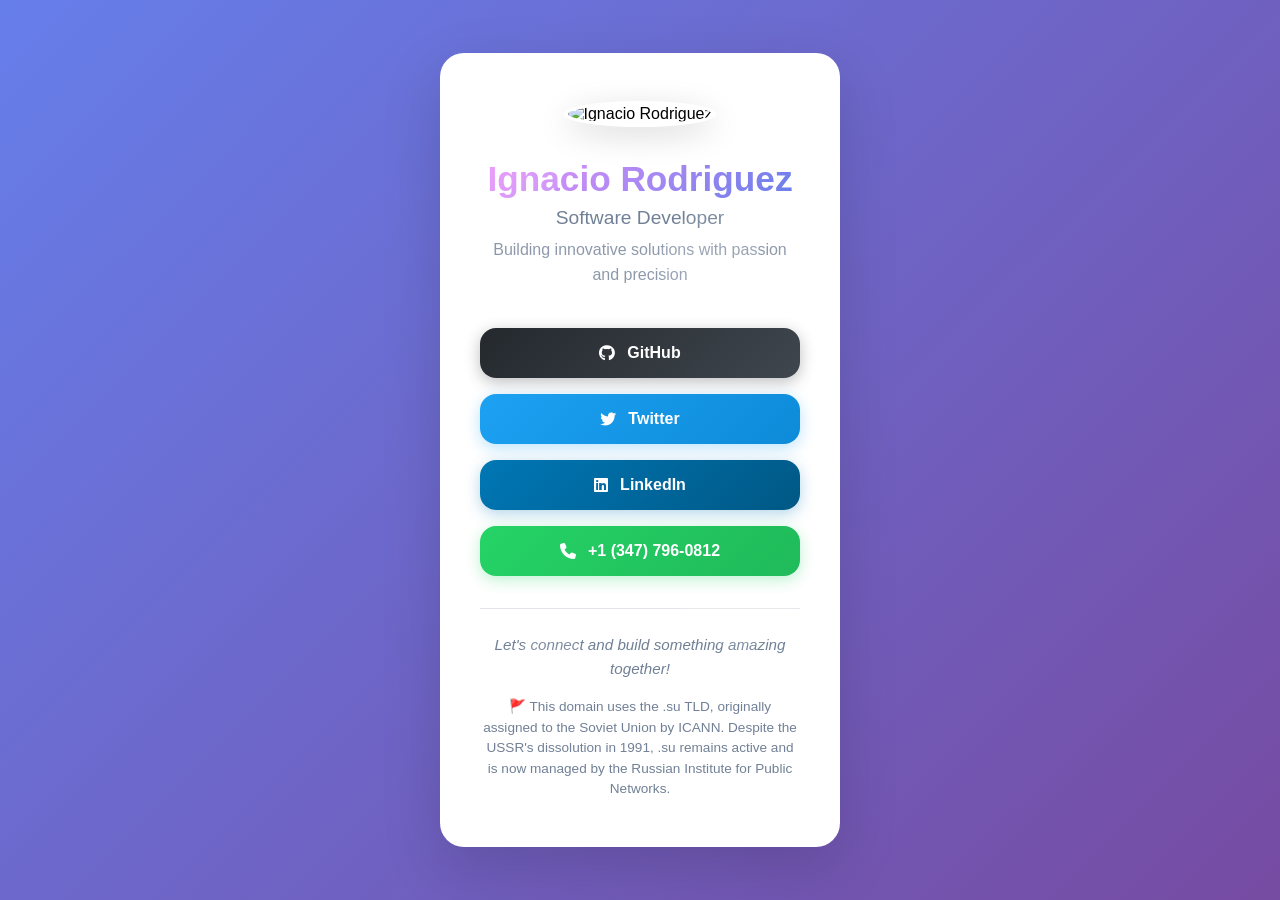
==== index.html @ 9339300c "Add disclaimer about .su TLD usage in contact info section" ====
<!DOCTYPE html>
<html lang="en">
<head>
    <meta charset="UTF-8">
    <meta name="viewport" content="width=device-width, initial-scale=1.0">
    <title>Ignacio Rodriguez - Developer</title>
    <meta name="description" content="Ignacio Rodriguez - Software Developer and Tech Enthusiast">
    <link rel="icon" type="image/x-icon" href="https://gravatar.com/avatar/861237251912d3a0a45f6b0b4506363a">
    <link href="https://cdnjs.cloudflare.com/ajax/libs/font-awesome/6.4.0/css/all.min.css" rel="stylesheet">
    <style>
        :root {
            --primary-color: #667eea;
            --secondary-color: #764ba2;
            --accent-color: #f093fb;
            --text-primary: #2d3748;
            --text-secondary: #718096;
            --white: #ffffff;
        }

        * {
            margin: 0;
            padding: 0;
            box-sizing: border-box;
        }

        body {
            font-family: 'Segoe UI', Tahoma, Geneva, Verdana, sans-serif;
            background: linear-gradient(135deg, var(--primary-color) 0%, var(--secondary-color) 100%);
            min-height: 100vh;
            display: flex;
            align-items: center;
            justify-content: center;
            padding: 20px;
            position: relative;
            overflow: hidden;
        }

        .container {
            position: relative;
            z-index: 10;
        }

        .card {
            background: var(--white);
            border-radius: 24px;
            padding: 3rem 2.5rem;
            text-align: center;
            box-shadow: 0 20px 60px rgba(0, 0, 0, 0.15);
            max-width: 400px;
            animation: fadeInUp 0.8s ease;
        }

        @keyframes fadeInUp {
            from {
                opacity: 0;
                transform: translateY(30px);
            }
            to {
                opacity: 1;
                transform: translateY(0);
            }
        }

        .avatar-container {
            position: relative;
            margin-bottom: 2rem;
            display: inline-block;
        }

        .avatar {
            width: 120px;
            height: 120px;
            border-radius: 50%;
            border: 4px solid var(--white);
            box-shadow: 0 8px 32px rgba(0, 0, 0, 0.15);
        }

        .avatar-ring {
            position: absolute;
            top: -8px;
            left: -8px;
            right: -8px;
            bottom: -8px;
            border-radius: 50%;
            background: linear-gradient(135deg, var(--accent-color) 0%, var(--primary-color) 100%);
            animation: ringPulse 3s ease-in-out infinite;
            z-index: -1;
        }

        @keyframes ringPulse {
            0%, 100% { transform: scale(1); opacity: 0.7; }
            50% { transform: scale(1.1); opacity: 0.3; }
        }

        .name {
            font-size: 2.2rem;
            font-weight: 700;
            color: var(--text-primary);
            margin-bottom: 0.5rem;
            background: linear-gradient(135deg, var(--accent-color) 0%, var(--primary-color) 100%);
            -webkit-background-clip: text;
            -webkit-text-fill-color: transparent;
            background-clip: text;
        }

        .title {
            font-size: 1.2rem;
            color: var(--text-secondary);
            margin-bottom: 0.5rem;
            font-weight: 500;
        }

        .subtitle {
            font-size: 1rem;
            color: var(--text-secondary);
            margin-bottom: 2.5rem;
            line-height: 1.6;
            opacity: 0.8;
        }

        .social-links {
            display: flex;
            flex-direction: column;
            gap: 1rem;
            margin-bottom: 2rem;
            position: relative;
            z-index: 10;
        }

        .social-link {
            display: flex;
            align-items: center;
            justify-content: center;
            gap: 0.75rem;
            padding: 1rem 1.5rem;
            border-radius: 16px;
            text-decoration: none;
            font-weight: 600;
            font-size: 1rem;
            transition: all 0.3s ease;
            cursor: pointer;
            position: relative;
            z-index: 20;
            pointer-events: auto;
        }

        .social-link:hover {
            transform: translateY(-3px);
        }

        .github {
            background: linear-gradient(135deg, #24292e 0%, #40464e 100%);
            color: var(--white);
            box-shadow: 0 4px 15px rgba(36, 41, 46, 0.3);
        }

        .github:hover {
            box-shadow: 0 8px 25px rgba(36, 41, 46, 0.4);
        }

        .twitter {
            background: linear-gradient(135deg, #1da1f2 0%, #0d8bd9 100%);
            color: var(--white);
            box-shadow: 0 4px 15px rgba(29, 161, 242, 0.3);
        }

        .twitter:hover {
            box-shadow: 0 8px 25px rgba(29, 161, 242, 0.4);
        }

        .linkedin {
            background: linear-gradient(135deg, #0077b5 0%, #005885 100%);
            color: var(--white);
            box-shadow: 0 4px 15px rgba(0, 119, 181, 0.3);
        }

        .linkedin:hover {
            box-shadow: 0 8px 25px rgba(0, 119, 181, 0.4);
        }

        .phone {
            background: linear-gradient(135deg, #25d366 0%, #20ba5a 100%);
            color: var(--white);
            box-shadow: 0 4px 15px rgba(37, 211, 102, 0.3);
        }

        .phone:hover {
            box-shadow: 0 8px 25px rgba(37, 211, 102, 0.4);
        }

        .tagline {
            color: var(--text-secondary);
            font-style: italic;
            font-size: 0.95rem;
            line-height: 1.6;
            border-top: 1px solid rgba(113, 128, 150, 0.2);
            padding-top: 1.5rem;
        }

        .background-animation {
            position: absolute;
            top: 0;
            left: 0;
            width: 100%;
            height: 100%;
            overflow: hidden;
            z-index: 1;
            pointer-events: none;
        }

        .floating-circle {
            position: absolute;
            border-radius: 50%;
            background: rgba(255, 255, 255, 0.1);
            animation: float 15s ease-in-out infinite;
            pointer-events: none;
        }

        .circle-1 {
            width: 80px;
            height: 80px;
            top: 10%;
            left: 10%;
            animation-delay: 0s;
        }

        .circle-2 {
            width: 120px;
            height: 120px;
            top: 60%;
            right: 10%;
            animation-delay: -3s;
        }

        .circle-3 {
            width: 60px;
            height: 60px;
            bottom: 20%;
            left: 20%;
            animation-delay: -6s;
        }

        .circle-4 {
            width: 100px;
            height: 100px;
            top: 20%;
            right: 20%;
            animation-delay: -9s;
        }

        @keyframes float {
            0%, 100% {
                transform: translateY(0px) rotate(0deg);
                opacity: 0.5;
            }
            25% {
                transform: translateY(-30px) rotate(90deg);
                opacity: 0.8;
            }
            50% {
                transform: translateY(-60px) rotate(180deg);
                opacity: 0.3;
            }
            75% {
                transform: translateY(-30px) rotate(270deg);
                opacity: 0.6;
            }
        }

        @media (max-width: 480px) {
            .card {
                padding: 2rem 1.5rem;
                margin: 1rem;
            }
            
            .name {
                font-size: 1.8rem;
            }
            
            .title {
                font-size: 1.1rem;
            }
            
            .subtitle {
                font-size: 0.9rem;
            }
            
            .social-link {
                padding: 0.8rem 1.2rem;
                font-size: 0.9rem;
            }
            
            .avatar {
                width: 100px;
                height: 100px;
            }
        }
    </style>
</head>
<body>
    <div class="container">
        <div class="card">
            <div class="avatar-container">
                <img src="https://gravatar.com/avatar/861237251912d3a0a45f6b0b4506363a?s=200" alt="Ignacio Rodriguez" class="avatar">
                <div class="avatar-ring"></div>
            </div>
            
            <h1 class="name">Ignacio Rodriguez</h1>
            <p class="title">Software Developer</p>
            <p class="subtitle">Building innovative solutions with passion and precision</p>
            
            <div class="social-links">
                <a href="https://github.com/ignacionr" target="_blank" rel="noopener noreferrer" class="social-link github" aria-label="GitHub Profile">
                    <i class="fab fa-github"></i>
                    <span>GitHub</span>
                </a>
                
                <a href="https://twitter.com/inz" target="_blank" rel="noopener noreferrer" class="social-link twitter" aria-label="Twitter Profile">
                    <i class="fab fa-twitter"></i>
                    <span>Twitter</span>
                </a>
                
                <a href="https://linkedin.com/in/ignacio" target="_blank" rel="noopener noreferrer" class="social-link linkedin" aria-label="LinkedIn Profile">
                    <i class="fab fa-linkedin"></i>
                    <span>LinkedIn</span>
                </a>
                
                <a href="tel:+13477960812" class="social-link phone" aria-label="Phone Number">
                    <i class="fas fa-phone"></i>
                    <span>+1 (347) 796-0812</span>
                </a>
            </div>
            
            <div class="contact-info">
                <p class="tagline">Let's connect and build something amazing together!</p>
                <p style="margin-top: 1rem; font-size: 0.85rem; color: var(--text-secondary); line-height: 1.5;">
                    🚩 This domain uses the .su TLD, originally assigned to the Soviet Union by ICANN. 
                    Despite the USSR's dissolution in 1991, .su remains active and is now managed by the Russian Institute for Public Networks.
                </p>
            </div>
        </div>
        
        <div class="background-animation">
            <div class="floating-circle circle-1"></div>
            <div class="floating-circle circle-2"></div>
            <div class="floating-circle circle-3"></div>
            <div class="floating-circle circle-4"></div>
        </div>
    </div>
    
    <script>
        console.log('Page loaded successfully');
        
        // Simple hover effects
        document.querySelectorAll('.social-link').forEach(link => {
            console.log('Setting up link:', link.href);
            
            link.addEventListener('click', function(e) {
                console.log('Link clicked:', this.href);
            });
        });
    </script>
</body>
</html>
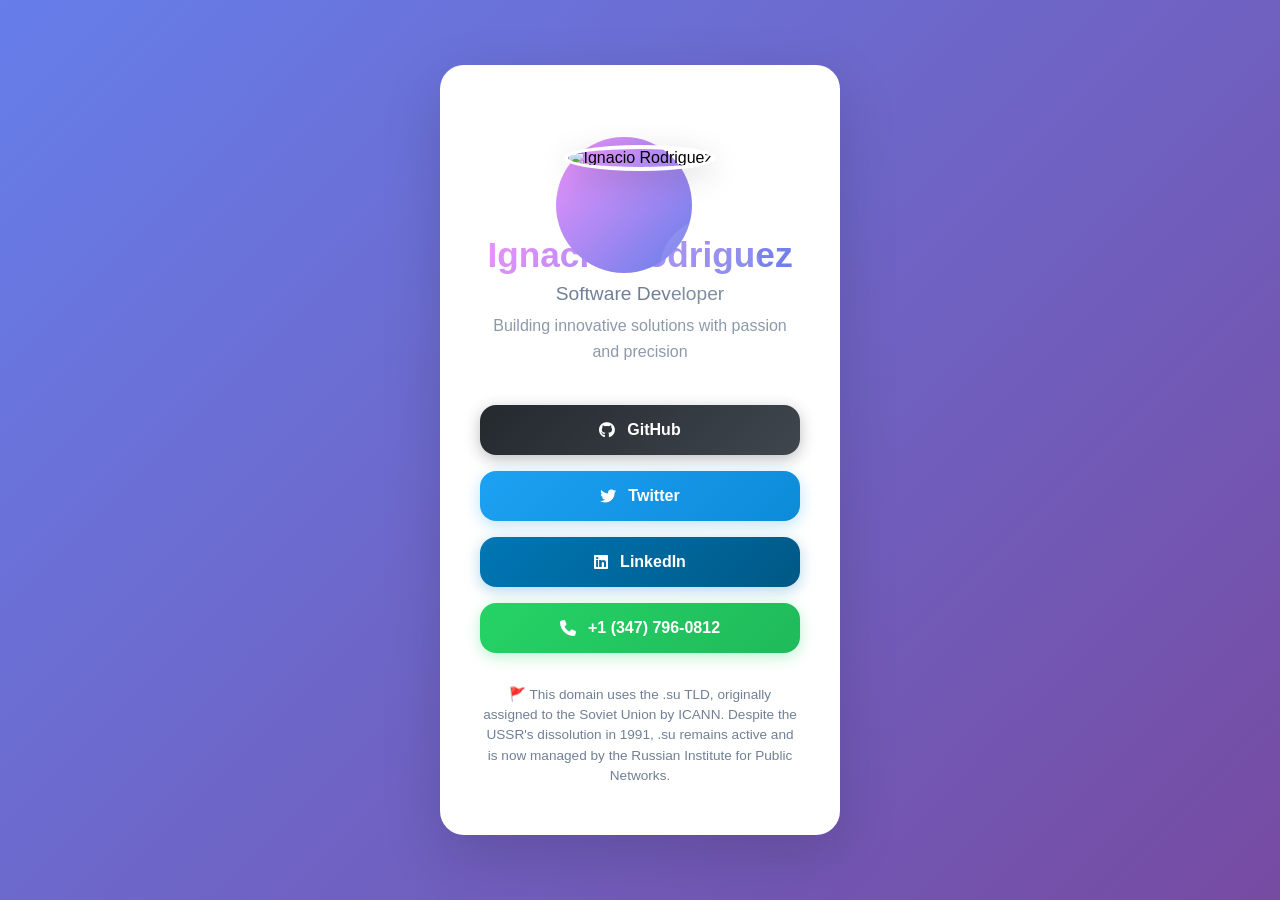
==== commit 7bbb0113: "Enhance avatar container with background image and styling adjustments" ====
--- a/index.html
+++ b/index.html
@@ -65,6 +65,25 @@
             position: relative;
             margin-bottom: 2rem;
             display: inline-block;
+            padding: 2rem;
+            border-radius: 20px;
+            background-image: url('https://ghchart.rshah.org/ignacionr');
+            background-size: cover;
+            background-position: center;
+            background-repeat: no-repeat;
+            backdrop-filter: blur(2px);
+        }
+        
+        .avatar-container::before {
+            content: '';
+            position: absolute;
+            top: 0;
+            left: 0;
+            right: 0;
+            bottom: 0;
+            background: rgba(255, 255, 255, 0.8);
+            border-radius: 20px;
+            z-index: 1;
         }
 
         .avatar {
@@ -73,18 +92,20 @@
             border-radius: 50%;
             border: 4px solid var(--white);
             box-shadow: 0 8px 32px rgba(0, 0, 0, 0.15);
+            position: relative;
+            z-index: 3;
         }
 
         .avatar-ring {
             position: absolute;
-            top: -8px;
-            left: -8px;
-            right: -8px;
-            bottom: -8px;
+            top: calc(2rem - 8px);
+            left: calc(2rem - 8px);
+            width: 136px;
+            height: 136px;
             border-radius: 50%;
             background: linear-gradient(135deg, var(--accent-color) 0%, var(--primary-color) 100%);
             animation: ringPulse 3s ease-in-out infinite;
-            z-index: -1;
+            z-index: 2;
         }
 
         @keyframes ringPulse {
@@ -293,6 +314,17 @@
             .avatar {
                 width: 100px;
                 height: 100px;
+            }
+            
+            .avatar-container {
+                padding: 1.5rem;
+            }
+            
+            .avatar-ring {
+                top: calc(1.5rem - 8px);
+                left: calc(1.5rem - 8px);
+                width: 116px;
+                height: 116px;
             }
         }
     </style>
@@ -332,7 +364,6 @@
             </div>
             
             <div class="contact-info">
-                <p class="tagline">Let's connect and build something amazing together!</p>
                 <p style="margin-top: 1rem; font-size: 0.85rem; color: var(--text-secondary); line-height: 1.5;">
                     🚩 This domain uses the .su TLD, originally assigned to the Soviet Union by ICANN. 
                     Despite the USSR's dissolution in 1991, .su remains active and is now managed by the Russian Institute for Public Networks.
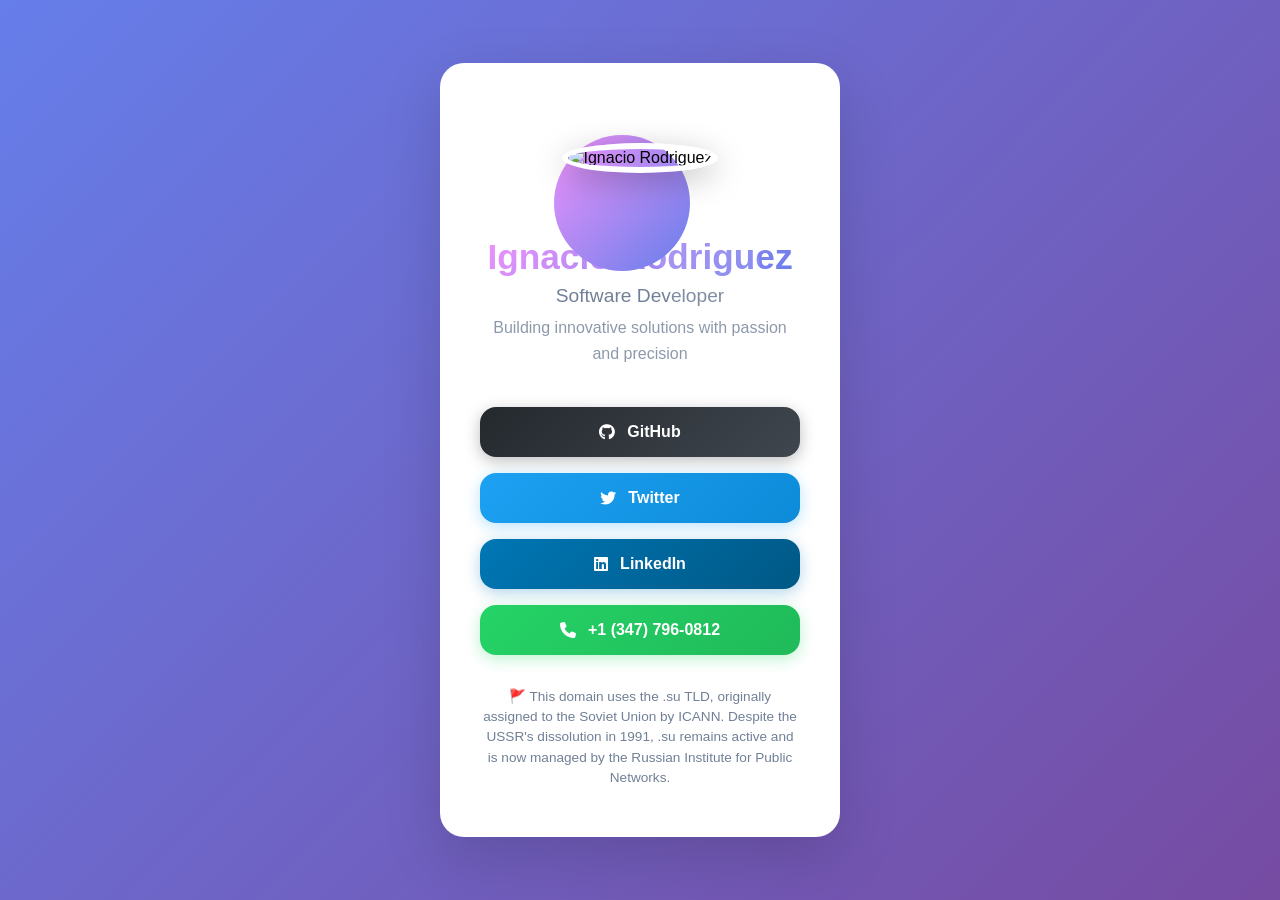
==== commit 9a0910fa: "Refine avatar container styles for improved visibility and aesthetics" ====
--- a/index.html
+++ b/index.html
@@ -71,7 +71,6 @@
             background-size: cover;
             background-position: center;
             background-repeat: no-repeat;
-            backdrop-filter: blur(2px);
         }
         
         .avatar-container::before {
@@ -81,7 +80,7 @@
             left: 0;
             right: 0;
             bottom: 0;
-            background: rgba(255, 255, 255, 0.8);
+            background: rgba(255, 255, 255, 0.3);
             border-radius: 20px;
             z-index: 1;
         }
@@ -90,8 +89,8 @@
             width: 120px;
             height: 120px;
             border-radius: 50%;
-            border: 4px solid var(--white);
-            box-shadow: 0 8px 32px rgba(0, 0, 0, 0.15);
+            border: 6px solid var(--white);
+            box-shadow: 0 8px 32px rgba(0, 0, 0, 0.25);
             position: relative;
             z-index: 3;
         }
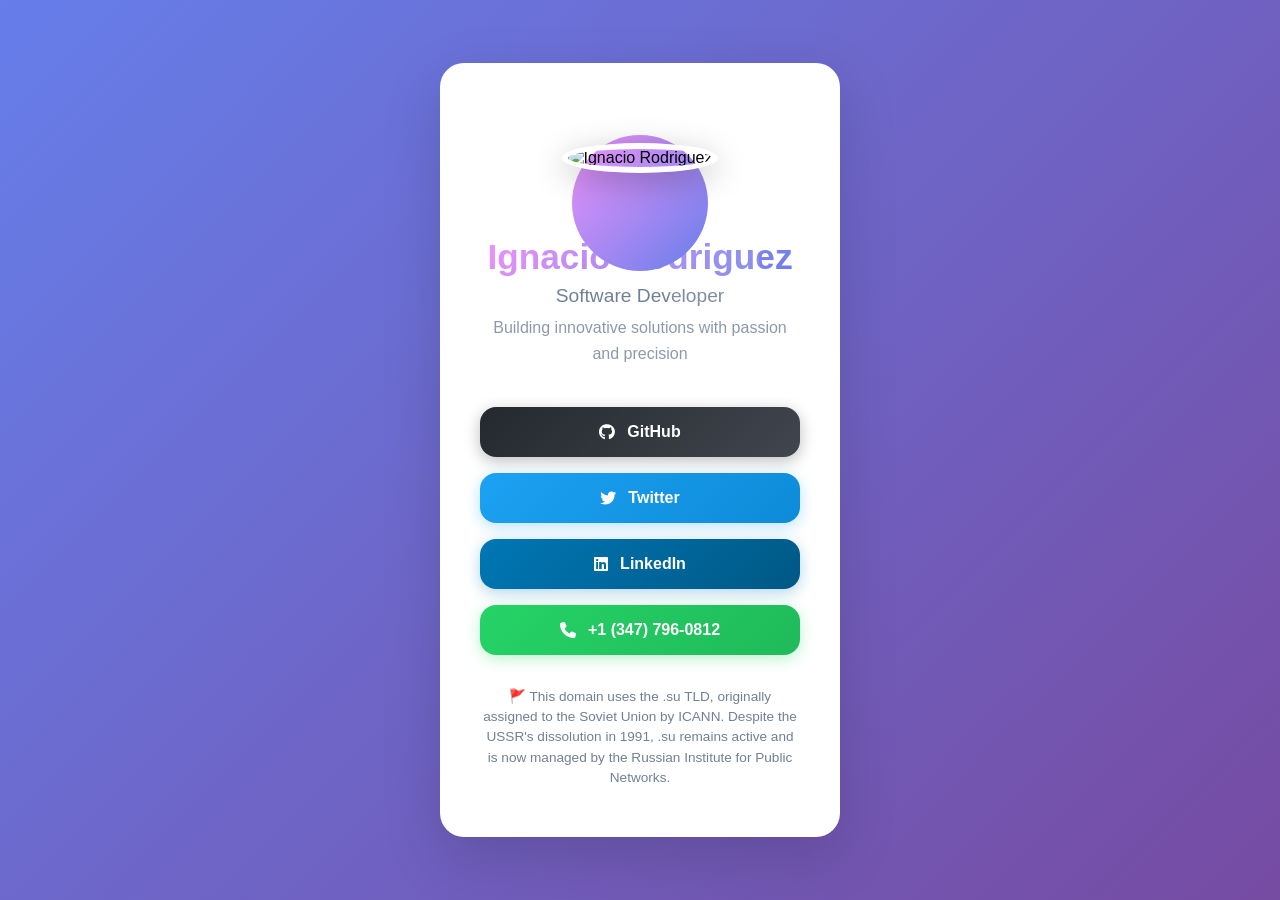
==== commit 6a7572d8: "Refactor avatar container styles for better responsiveness and visual alignment" ====
--- a/index.html
+++ b/index.html
@@ -65,12 +65,15 @@
             position: relative;
             margin-bottom: 2rem;
             display: inline-block;
-            padding: 2rem;
+            padding: 2rem 3rem;
             border-radius: 20px;
             background-image: url('https://ghchart.rshah.org/ignacionr');
-            background-size: cover;
+            background-size: contain;
             background-position: center;
             background-repeat: no-repeat;
+            min-width: 280px;
+            width: 100%;
+            max-width: 320px;
         }
         
         .avatar-container::before {
@@ -98,7 +101,8 @@
         .avatar-ring {
             position: absolute;
             top: calc(2rem - 8px);
-            left: calc(2rem - 8px);
+            left: 50%;
+            transform: translateX(-50%);
             width: 136px;
             height: 136px;
             border-radius: 50%;
@@ -310,18 +314,19 @@
                 font-size: 0.9rem;
             }
             
+            .avatar-container {
+                padding: 1.5rem 2rem;
+                min-width: 240px;
+                max-width: 280px;
+            }
+            
             .avatar {
                 width: 100px;
                 height: 100px;
             }
             
-            .avatar-container {
-                padding: 1.5rem;
-            }
-            
             .avatar-ring {
                 top: calc(1.5rem - 8px);
-                left: calc(1.5rem - 8px);
                 width: 116px;
                 height: 116px;
             }
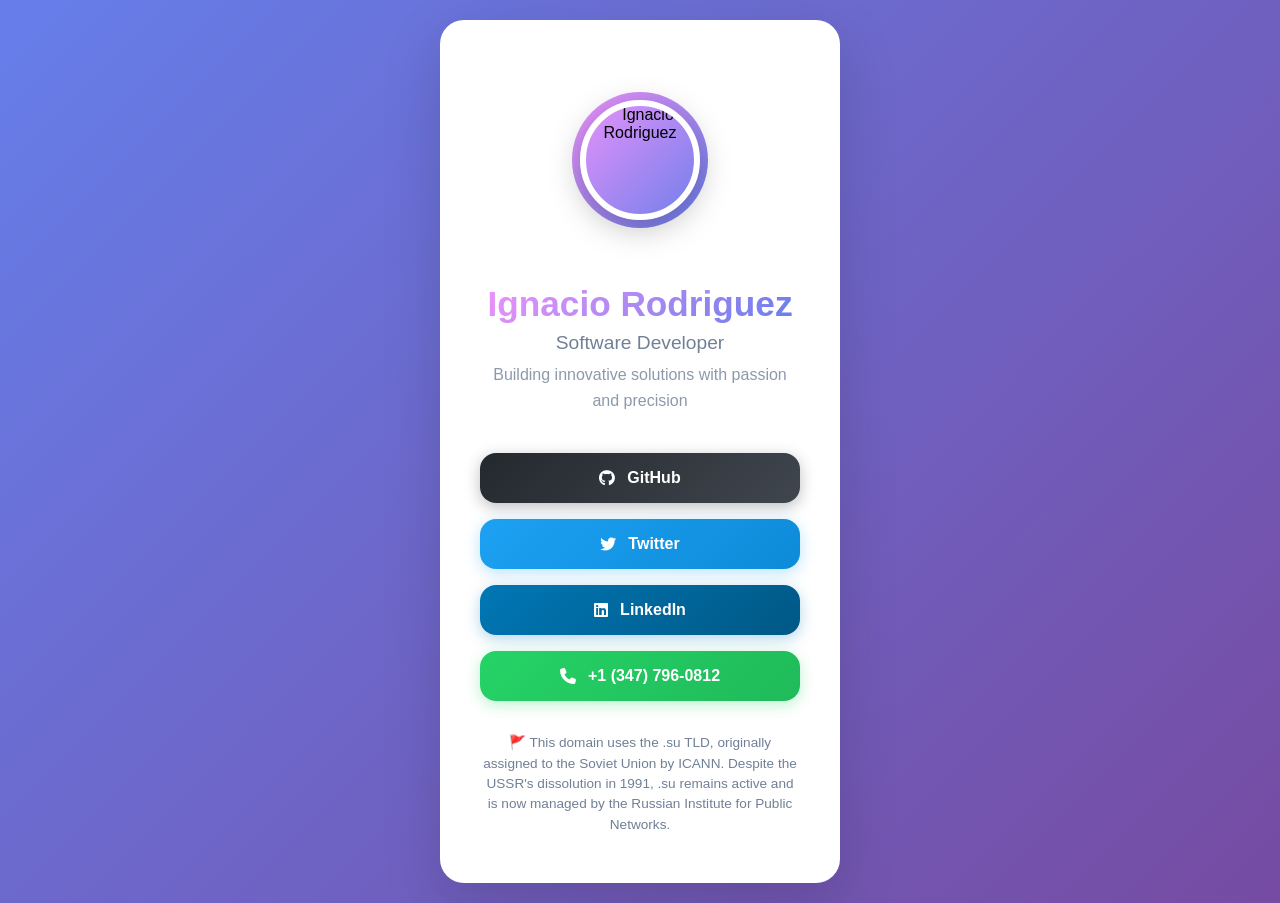
==== commit b970fc03: "Update avatar container styles for improved layout and background handling" ====
--- a/index.html
+++ b/index.html
@@ -64,11 +64,13 @@
         .avatar-container {
             position: relative;
             margin-bottom: 2rem;
-            display: inline-block;
+            display: flex;
+            justify-content: center;
+            align-items: center;
             padding: 2rem 3rem;
             border-radius: 20px;
             background-image: url('https://ghchart.rshah.org/ignacionr');
-            background-size: contain;
+            background-size: cover;
             background-position: center;
             background-repeat: no-repeat;
             min-width: 280px;
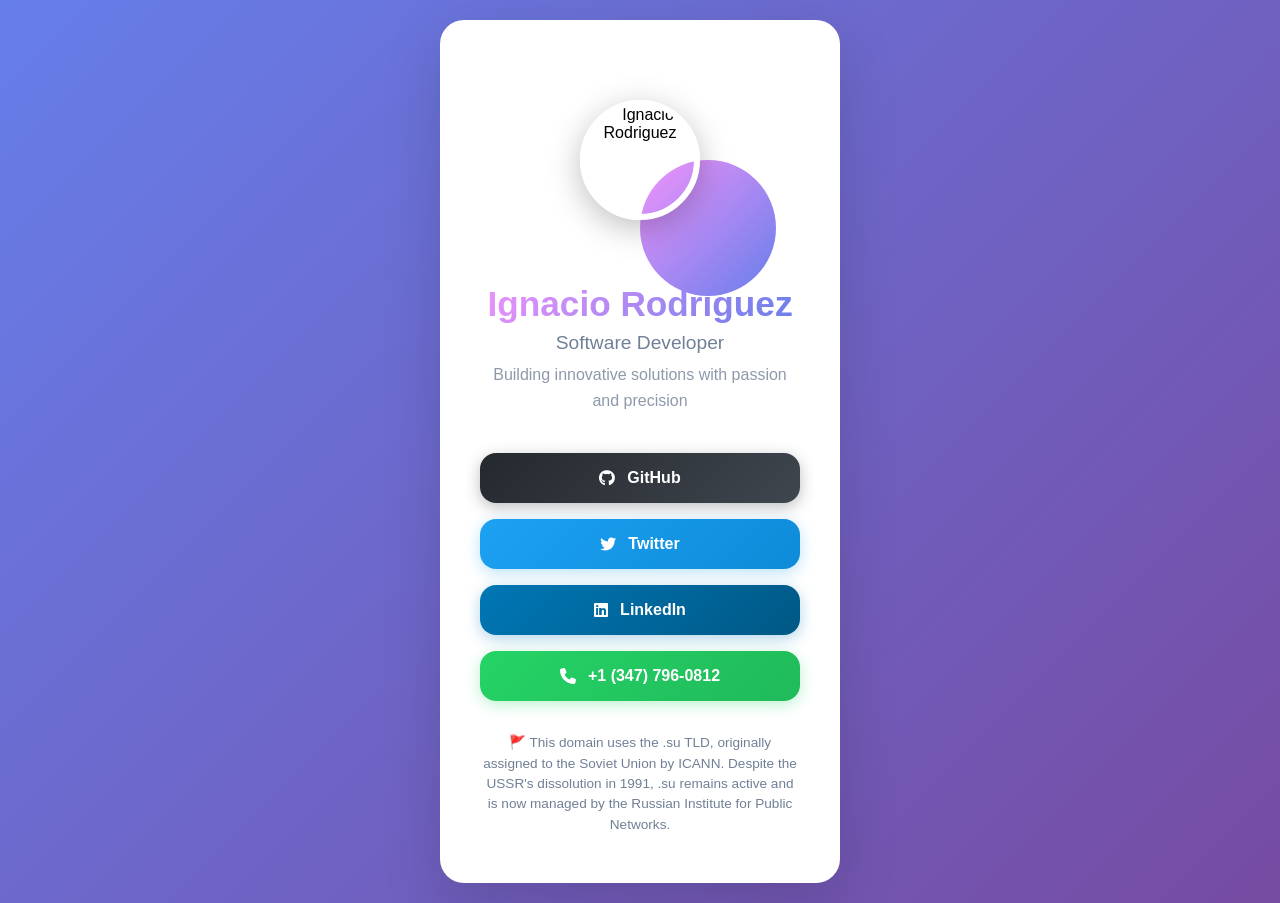
==== commit dd182627: "Fix avatar ring positioning and animation for improved visual consistency" ====
--- a/index.html
+++ b/index.html
@@ -102,9 +102,8 @@
 
         .avatar-ring {
             position: absolute;
-            top: calc(2rem - 8px);
+            top: 50%;
             left: 50%;
-            transform: translateX(-50%);
             width: 136px;
             height: 136px;
             border-radius: 50%;
@@ -114,8 +113,8 @@
         }
 
         @keyframes ringPulse {
-            0%, 100% { transform: scale(1); opacity: 0.7; }
-            50% { transform: scale(1.1); opacity: 0.3; }
+            0%, 100% { transform: translate(-50%, -50%) scale(1); opacity: 0.7; }
+            50% { transform: translate(-50%, -50%) scale(1.1); opacity: 0.3; }
         }
 
         .name {
@@ -328,7 +327,6 @@
             }
             
             .avatar-ring {
-                top: calc(1.5rem - 8px);
                 width: 116px;
                 height: 116px;
             }
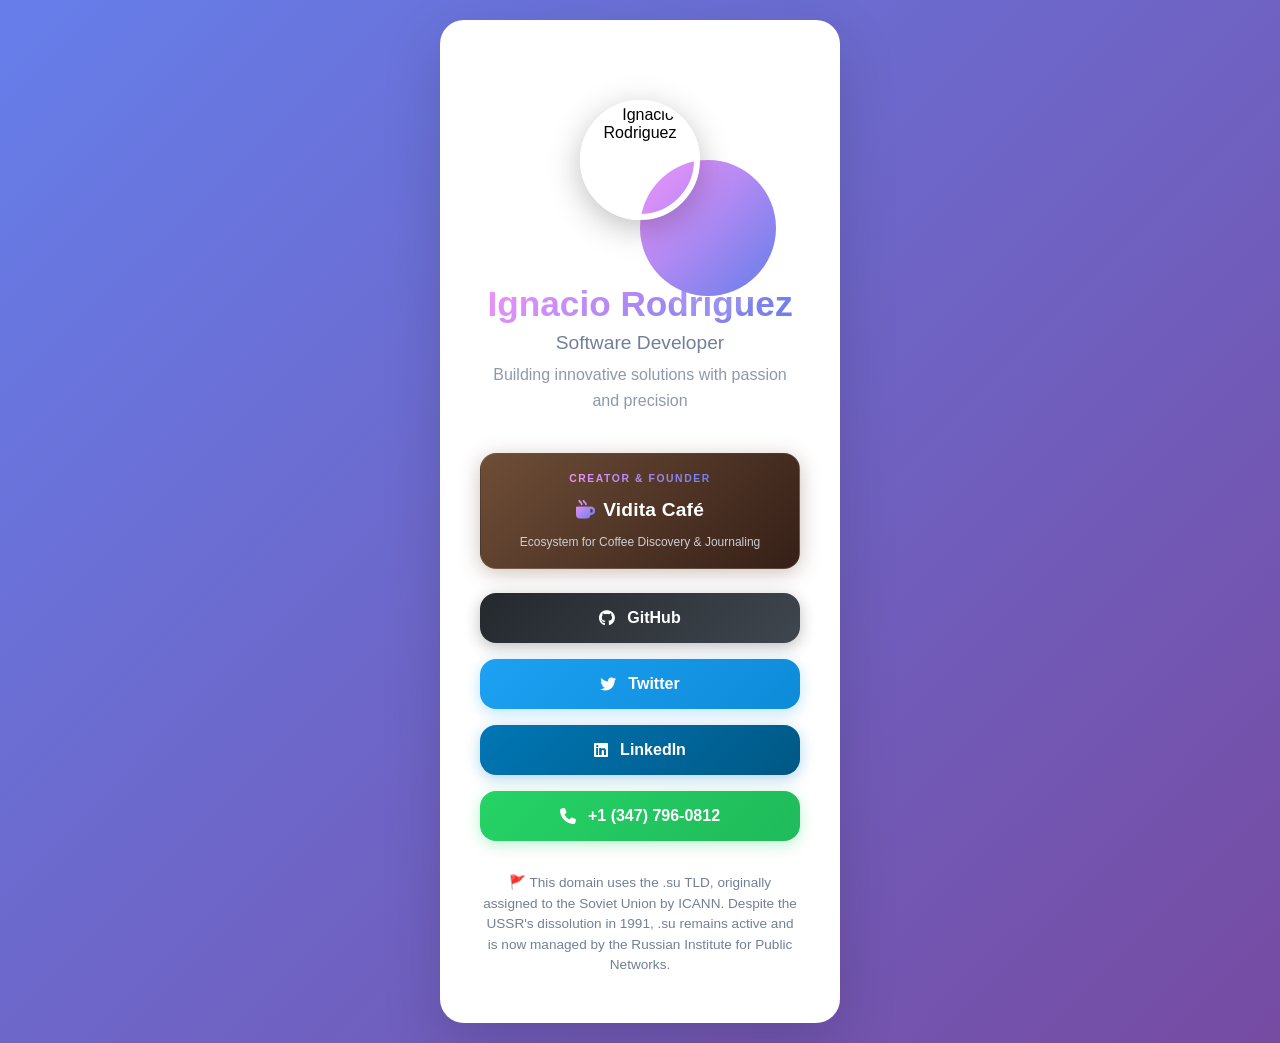
==== commit 3ddd4487: "feat: add highly styled, outstanding reference to viditacafe.com" ====
--- a/index.html
+++ b/index.html
@@ -173,6 +173,82 @@
             transform: translateY(-3px);
         }
 
+        .viditacafe {
+            background: linear-gradient(135deg, #6f4e37 0%, #351f17 100%);
+            color: var(--white) !important;
+            box-shadow: 0 4px 20px rgba(111, 78, 55, 0.35);
+            border: 1px solid rgba(255, 255, 255, 0.1);
+            position: relative;
+            overflow: hidden;
+            display: flex;
+            flex-direction: column;
+            align-items: center;
+            justify-content: center;
+            padding: 1.2rem 1.5rem !important;
+            margin-bottom: 0.5rem;
+        }
+
+        .viditacafe::after {
+            content: '';
+            position: absolute;
+            top: -50%;
+            left: -60%;
+            width: 30%;
+            height: 200%;
+            background: rgba(255, 255, 255, 0.15);
+            transform: rotate(30deg);
+            transition: all 0.6s ease;
+            pointer-events: none;
+        }
+
+        .viditacafe:hover::after {
+            left: 130%;
+        }
+
+        .viditacafe:hover {
+            box-shadow: 0 8px 30px rgba(111, 78, 55, 0.55);
+            transform: translateY(-4px) scale(1.02);
+            border-color: rgba(240, 147, 251, 0.4);
+        }
+
+        .viditacafe-badge {
+            font-size: 0.65rem;
+            text-transform: uppercase;
+            letter-spacing: 0.15em;
+            color: #f093fb;
+            background: linear-gradient(135deg, var(--accent-color) 0%, var(--primary-color) 100%);
+            -webkit-background-clip: text;
+            -webkit-text-fill-color: transparent;
+            font-weight: 800;
+            margin-bottom: 0.15rem;
+            display: inline-block;
+        }
+
+        .viditacafe-title {
+            display: flex;
+            align-items: center;
+            gap: 0.5rem;
+            font-size: 1.2rem;
+            font-weight: 700;
+            letter-spacing: 0.01em;
+        }
+        
+        .viditacafe-title i {
+            color: #f093fb;
+            background: linear-gradient(135deg, var(--accent-color) 0%, var(--primary-color) 100%);
+            -webkit-background-clip: text;
+            -webkit-text-fill-color: transparent;
+        }
+
+        .viditacafe-desc {
+            font-size: 0.75rem;
+            opacity: 0.85;
+            font-weight: 400;
+            margin-top: 0.15rem;
+            font-style: normal;
+            color: #e2e8f0;
+        }
+
         .github {
             background: linear-gradient(135deg, #24292e 0%, #40464e 100%);
             color: var(--white);
@@ -346,6 +422,15 @@
             <p class="subtitle">Building innovative solutions with passion and precision</p>
             
             <div class="social-links">
+                <a href="https://viditacafe.com" target="_blank" rel="noopener noreferrer" class="social-link viditacafe" aria-label="Vidita Cafe - Coffee Discovery & Journaling">
+                    <span class="viditacafe-badge">Creator & Founder</span>
+                    <span class="viditacafe-title">
+                        <i class="fas fa-mug-hot"></i>
+                        Vidita Café
+                    </span>
+                    <span class="viditacafe-desc">Ecosystem for Coffee Discovery & Journaling</span>
+                </a>
+
                 <a href="https://github.com/ignacionr" target="_blank" rel="noopener noreferrer" class="social-link github" aria-label="GitHub Profile">
                     <i class="fab fa-github"></i>
                     <span>GitHub</span>
